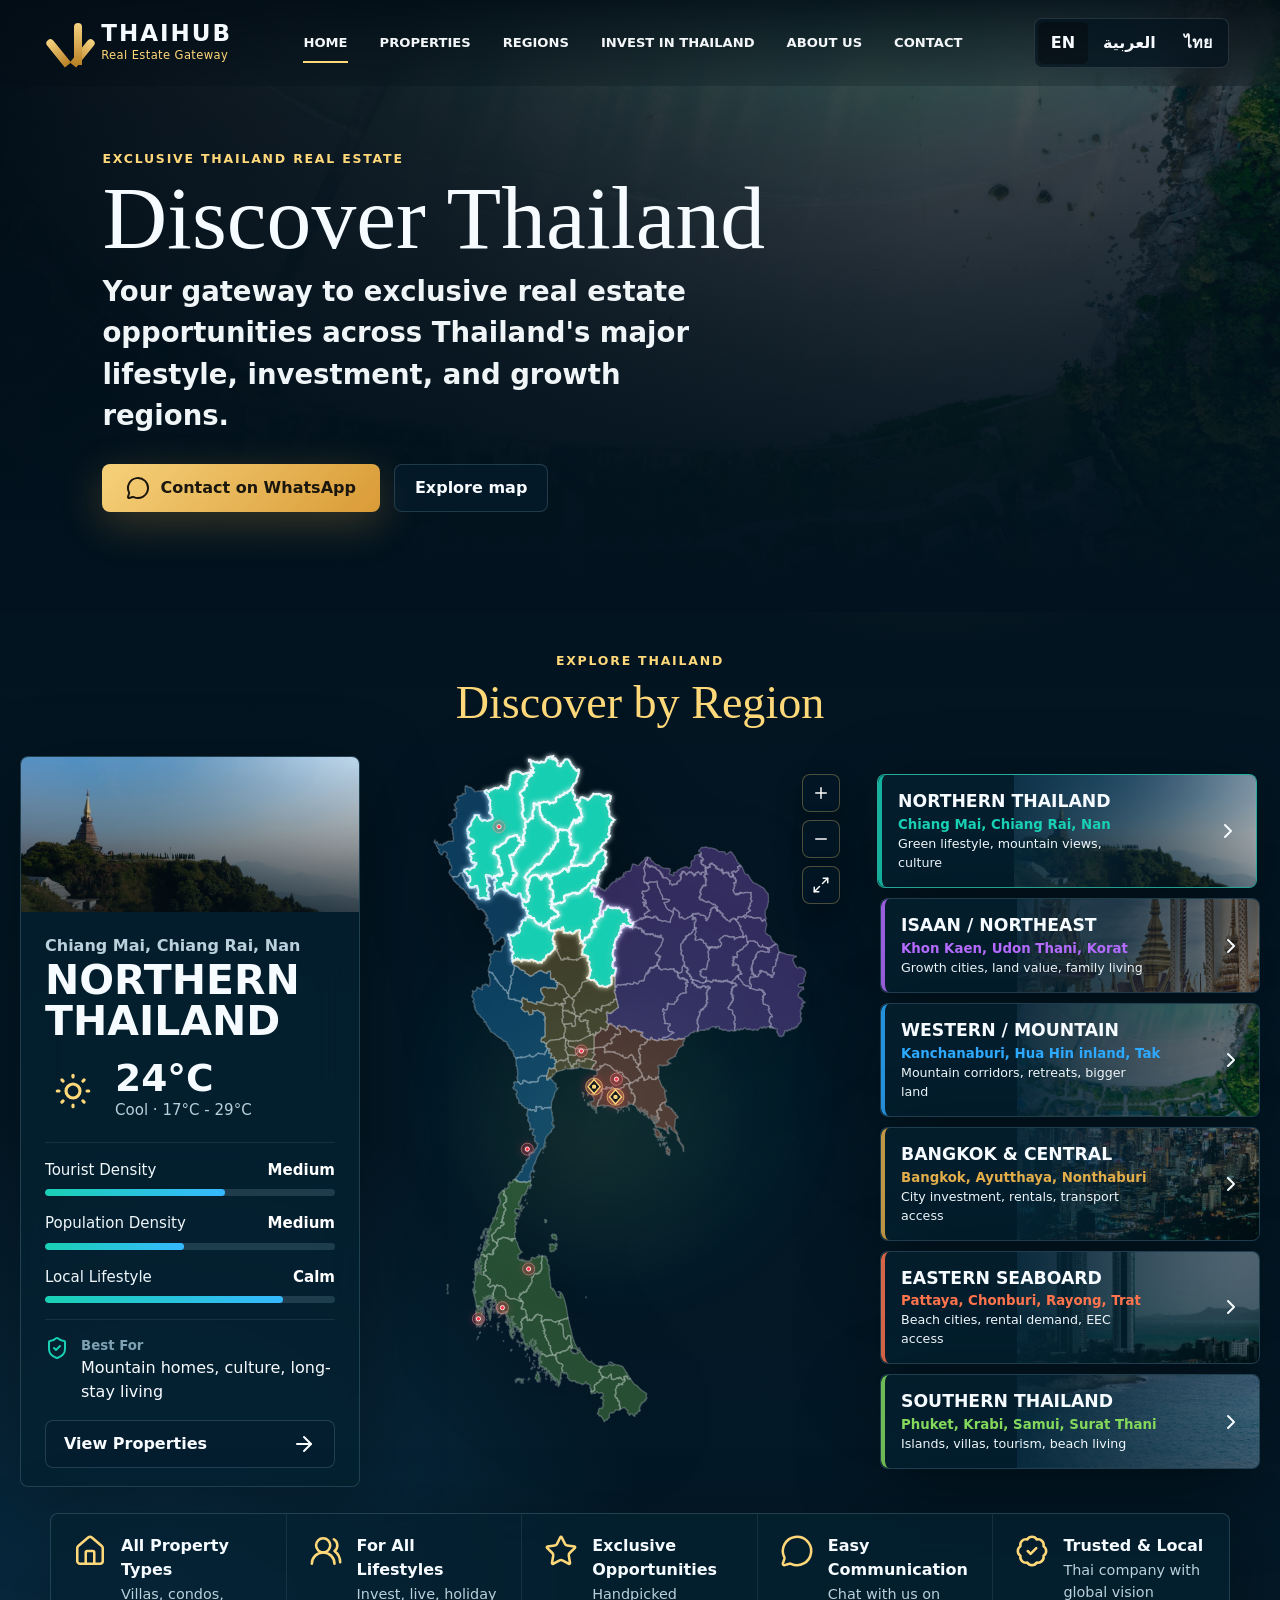
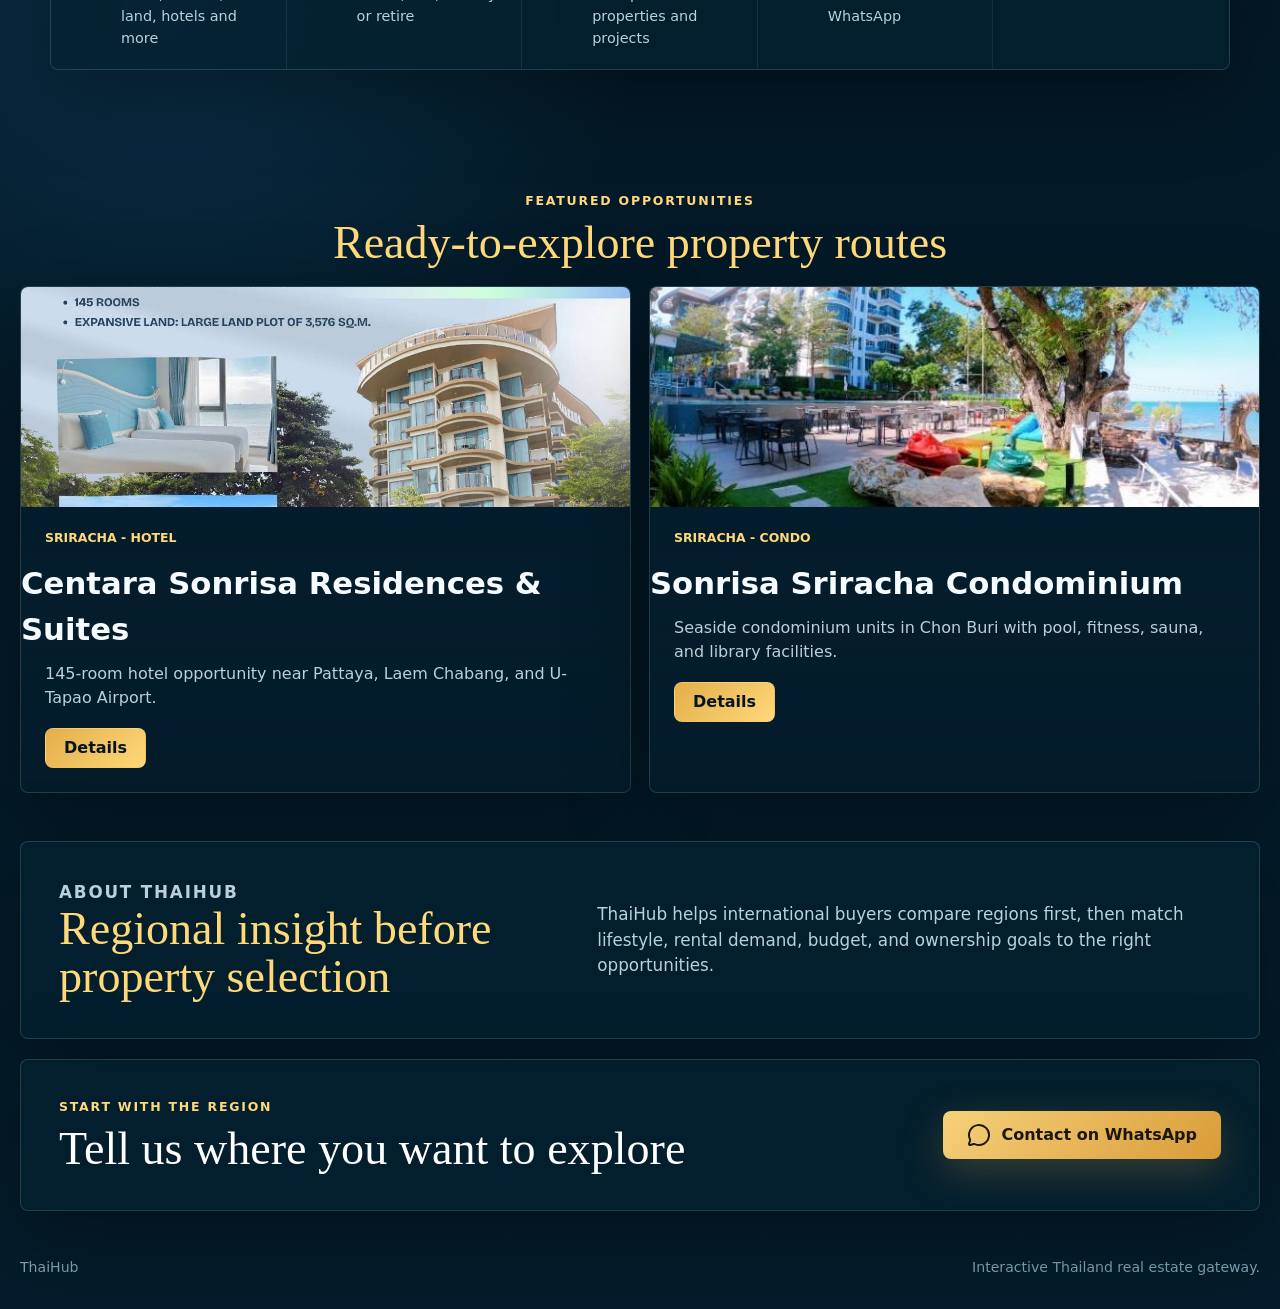
==== index.html @ f7728a16 "Initial website with map files" ====
<!doctype html>
<html lang="en" dir="ltr">
  <head>
    <meta charset="utf-8" />
    <meta name="viewport" content="width=device-width, initial-scale=1" />
    <title>ThaiHub | Real Estate Gateway</title>
    <meta
      name="description"
      content="Discover Thailand real estate opportunities by interactive region map."
    />
    <link
      rel="icon"
      href='data:image/svg+xml,<svg xmlns="http://www.w3.org/2000/svg" viewBox="0 0 64 64"><rect width="64" height="64" rx="10" fill="%2302131f"/><path d="M16 45V24l16-13 16 13v21h-8V29L32 22l-8 7v16z" fill="%23e3ae4a"/></svg>'
    />
    <link rel="stylesheet" href="styles.css" />
  </head>
  <body>
    <header class="site-header" aria-label="Main navigation">
      <a class="brand" href="#home" aria-label="ThaiHub home">
        <span class="brand-mark" aria-hidden="true">
          <span></span><span></span><span></span>
        </span>
        <span>
          <strong>ThaiHub</strong>
          <small data-i18n="brandTag">Real Estate Gateway</small>
        </span>
      </a>

      <button class="menu-toggle" type="button" aria-expanded="false" aria-controls="main-nav">
        <i data-lucide="menu"></i>
        <span class="sr-only">Menu</span>
      </button>

      <nav id="main-nav" class="main-nav">
        <a href="#home" class="active" data-i18n="navHome">Home</a>
        <a href="#properties" data-i18n="navProperties">Properties</a>
        <a href="#regions" data-i18n="navRegions">Regions</a>
        <a href="#invest" data-i18n="navInvest">Invest in Thailand</a>
        <a href="#about" data-i18n="navAbout">About Us</a>
        <a href="#contact" data-i18n="navContact">Contact</a>
      </nav>

      <div class="language-switcher" aria-label="Language">
        <button type="button" class="active" data-lang="en">EN</button>
        <button type="button" data-lang="ar">العربية</button>
        <button type="button" data-lang="th">ไทย</button>
      </div>
    </header>

    <main>
      <section id="home" class="hero">
        <div class="hero-media" aria-hidden="true"></div>
        <div class="hero-content">
          <p class="eyebrow" data-i18n="heroKicker">Exclusive Thailand Real Estate</p>
          <h1 data-i18n="heroTitle">Discover Thailand</h1>
          <p class="hero-lead" data-i18n="heroLead">
            Your gateway to exclusive real estate opportunities across Bangkok, Phuket,
            Chiang Mai, Pattaya, Khon Kaen, and Surat Thani.
          </p>
          <div class="hero-actions">
            <a
              class="primary-action"
              href="https://wa.me/66644462456?text=Hello%20ThaiHub%2C%20I%20want%20to%20know%20more%20about%20Thailand%20real%20estate."
              target="_blank"
              rel="noreferrer"
            >
              <i data-lucide="message-circle"></i>
              <span data-i18n="whatsapp">Contact on WhatsApp</span>
            </a>
            <a class="secondary-action" href="#regions" data-i18n="exploreMap">Explore map</a>
          </div>
        </div>
      </section>

      <section id="regions" class="region-section" aria-labelledby="region-heading">
        <div class="section-heading">
          <p class="eyebrow" data-i18n="regionKicker">Explore Thailand</p>
          <h2 id="region-heading" data-i18n="regionTitle">Discover by Region</h2>
        </div>

        <div class="region-grid">
          <article class="spotlight-card" aria-live="polite">
            <div class="spotlight-image"></div>
            <div class="spotlight-body">
              <div>
                <p class="region-type" id="active-area">Southwest (Andaman)</p>
                <h3 id="active-name">Phuket</h3>
              </div>

              <div class="weather-row">
                <span class="weather-icon" aria-hidden="true">
                  <i data-lucide="sun-medium"></i>
                </span>
                <div>
                  <strong id="active-temp">31°C</strong>
                  <span id="active-weather">Sunny · 25°C - 33°C</span>
                </div>
              </div>

              <div class="metric-stack" aria-label="Region metrics">
                <div class="metric">
                  <div class="metric-label">
                    <span data-i18n="touristDensity">Tourist Density</span>
                    <strong id="tourist-label">High</strong>
                  </div>
                  <span class="meter"><span id="tourist-meter"></span></span>
                </div>
                <div class="metric">
                  <div class="metric-label">
                    <span data-i18n="populationDensity">Population Density</span>
                    <strong id="population-label">Medium</strong>
                  </div>
                  <span class="meter"><span id="population-meter"></span></span>
                </div>
                <div class="metric">
                  <div class="metric-label">
                    <span data-i18n="localLifestyle">Local Lifestyle</span>
                    <strong id="lifestyle-label">Relaxed</strong>
                  </div>
                  <span class="meter"><span id="lifestyle-meter"></span></span>
                </div>
              </div>

              <div class="best-for">
                <span class="best-icon" aria-hidden="true"><i data-lucide="shield-check"></i></span>
                <div>
                  <small data-i18n="bestFor">Best For</small>
                  <p id="active-best">Beach life, luxury, investment</p>
                </div>
              </div>

              <a class="card-action" href="#properties">
                <span data-i18n="viewProperties">View Properties</span>
                <i data-lucide="arrow-right"></i>
              </a>
            </div>
          </article>

          <div
            id="gadm-map-host"
            class="map-panel"
            data-map-src="assets/thailand-6-regions-gadm-provinces.svg"
            aria-label="Interactive Thailand province map"
          >
            <object
              id="gadm-map-object"
              class="thai-gadm-map"
              type="image/svg+xml"
              data="assets/thailand-6-regions-gadm-provinces.svg"
              aria-label="Interactive Thailand GADM province map grouped into six regions"
            >
              <a href="assets/thailand-6-regions-gadm-provinces.svg">Open Thailand map</a>
            </object>
          </div>

          <aside class="region-list" aria-label="Thailand regions">
            <button class="region-button active" type="button" data-region="northern-thailand">
              <span class="region-button-copy">
                <strong>Northern Thailand</strong>
                <small>Chiang Mai, Chiang Rai, Nan</small>
                <em>Mountain homes, culture, green lifestyle</em>
              </span>
              <i data-lucide="chevron-right"></i>
            </button>
            <button class="region-button" type="button" data-region="isaan-northeast">
              <span class="region-button-copy">
                <strong>Isaan / Northeast</strong>
                <small>Khon Kaen, Udon Thani</small>
                <em>Land, family homes, growth cities</em>
              </span>
              <i data-lucide="chevron-right"></i>
            </button>
            <button class="region-button" type="button" data-region="western-mountain">
              <span class="region-button-copy">
                <strong>Western / Mountain</strong>
                <small>Kanchanaburi, Hua Hin inland</small>
                <em>Nature retreats, larger land, quiet living</em>
              </span>
              <i data-lucide="chevron-right"></i>
            </button>
            <button class="region-button" type="button" data-region="bangkok-central">
              <span class="region-button-copy">
                <strong>Bangkok & Central</strong>
                <small>Bangkok, Ayutthaya, Nonthaburi</small>
                <em>Condos, rentals, business access</em>
              </span>
              <i data-lucide="chevron-right"></i>
            </button>
            <button class="region-button" type="button" data-region="eastern-seaboard">
              <span class="region-button-copy">
                <strong>Eastern Seaboard</strong>
                <small>Pattaya, Chonburi, Rayong</small>
                <em>Beach city, rentals, industrial corridor</em>
              </span>
              <i data-lucide="chevron-right"></i>
            </button>
            <button class="region-button" type="button" data-region="southern-thailand">
              <span class="region-button-copy">
                <strong>Southern Thailand</strong>
                <small>Phuket, Krabi, Samui, Surat Thani</small>
                <em>Villas, tourism rentals, island lifestyle</em>
              </span>
              <i data-lucide="chevron-right"></i>
            </button>
          </aside>
        </div>

        <div class="benefit-strip" id="invest">
          <div>
            <i data-lucide="home"></i>
            <p><strong data-i18n="benefitTypesTitle">All Property Types</strong><span data-i18n="benefitTypesText">Villas, condos, land, hotels and more</span></p>
          </div>
          <div>
            <i data-lucide="users-round"></i>
            <p><strong data-i18n="benefitLifestyleTitle">For All Lifestyles</strong><span data-i18n="benefitLifestyleText">Invest, live, holiday or retire</span></p>
          </div>
          <div>
            <i data-lucide="star"></i>
            <p><strong data-i18n="benefitExclusiveTitle">Exclusive Opportunities</strong><span data-i18n="benefitExclusiveText">Handpicked properties and projects</span></p>
          </div>
          <div>
            <i data-lucide="message-circle"></i>
            <p><strong data-i18n="benefitWhatsappTitle">Easy Communication</strong><span data-i18n="benefitWhatsappText">Chat with us on WhatsApp</span></p>
          </div>
          <div>
            <i data-lucide="badge-check"></i>
            <p><strong data-i18n="benefitTrustTitle">Trusted & Local</strong><span data-i18n="benefitTrustText">Thai company with global vision</span></p>
          </div>
        </div>
      </section>

      <section id="properties" class="properties-section" aria-labelledby="properties-heading">
        <div class="section-heading compact">
          <p class="eyebrow" data-i18n="propertyKicker">Featured Opportunities</p>
          <h2 id="properties-heading" data-i18n="propertyTitle">Ready-to-explore property routes</h2>
        </div>
        <div class="property-grid">
          <article class="property-card project-property-card">
            <img src="assets/projects/centara-p1-1.jpg" alt="Centara Sonrisa Residences and Suites Sriracha">
            <span>Sriracha - Hotel</span>
            <h3>Centara Sonrisa Residences & Suites</h3>
            <p>145-room hotel opportunity near Pattaya, Laem Chabang, and U-Tapao Airport.</p>
            <a class="property-card-link" href="property-centara-sonrisa.html">Details</a>
          </article>
          <article class="property-card project-property-card">
            <img src="assets/projects/sonrisa-p1-1.jpg" alt="Sonrisa Sriracha Condominium">
            <span>Sriracha - Condo</span>
            <h3>Sonrisa Sriracha Condominium</h3>
            <p>Seaside condominium units in Chon Buri with pool, fitness, sauna, and library facilities.</p>
            <a class="property-card-link" href="property-sonrisa-sriracha.html">Details</a>
          </article>
        </div>
      </section>

      <section id="about" class="about-section" aria-labelledby="about-heading">
        <div>
          <p class="eyebrow" data-i18n="aboutKicker">About ThaiHub</p>
          <h2 id="about-heading" data-i18n="aboutTitle">Regional insight before property selection</h2>
        </div>
        <p data-i18n="aboutText">
          ThaiHub helps international buyers compare regions first, then match lifestyle,
          rental demand, budget, and ownership goals to the right opportunities.
        </p>
      </section>

      <section id="contact" class="contact-section" aria-label="Contact">
        <div>
          <p class="eyebrow" data-i18n="contactKicker">Start with the region</p>
          <h2 data-i18n="contactTitle">Tell us where you want to explore</h2>
        </div>
        <a
          class="primary-action"
          href="https://wa.me/66644462456?text=Hello%20ThaiHub%2C%20I%20want%20to%20explore%20Thailand%20regions."
          target="_blank"
          rel="noreferrer"
        >
          <i data-lucide="message-circle"></i>
          <span data-i18n="whatsapp">Contact on WhatsApp</span>
        </a>
      </section>
    </main>

    <footer class="site-footer">
      <span>ThaiHub</span>
      <span data-i18n="footerText">Interactive Thailand real estate gateway.</span>
    </footer>

    <script src="assets/lucide.min.js"></script>
    <script src="script.js"></script>
  </body>
</html>
---- styles.css ----
:root {
  color-scheme: dark;
  --bg: #02131f;
  --bg-2: #041d2c;
  --panel: rgba(5, 32, 48, 0.78);
  --panel-strong: rgba(7, 41, 60, 0.92);
  --line: rgba(166, 214, 235, 0.18);
  --line-bright: rgba(232, 190, 102, 0.5);
  --text: #f5fbff;
  --muted: #bad0db;
  --soft: #7ea2b4;
  --gold: #e3ae4a;
  --gold-2: #ffd879;
  --teal: #19d0b4;
  --cyan: #36b9ff;
  --blue: #2da9ff;
  --violet: #b56cff;
  --orange: #ff744d;
  --green: #84d95c;
  --radius: 8px;
  --shadow: 0 24px 80px rgba(0, 0, 0, 0.34);
  --hero-image: url("assets/hero.jpg");
  --phuket-image: url("assets/phuket.jpg");
  --bangkok-image: url("assets/bangkok.jpg");
  --chiang-mai-image: url("assets/chiang-mai.jpg");
  --pattaya-image: url("assets/pattaya.jpg");
  --khon-kaen-image: url("assets/khon-kaen.jpg");
  --surat-thani-image: url("assets/surat-thani.jpg");
  --active-image: var(--chiang-mai-image);
  --active-color: var(--teal);
}

* {
  box-sizing: border-box;
}

html {
  scroll-behavior: smooth;
}

body {
  margin: 0;
  min-width: 320px;
  overflow-x: hidden;
  background:
    radial-gradient(circle at 73% 8%, rgba(232, 174, 83, 0.17), transparent 26rem),
    radial-gradient(circle at 13% 54%, rgba(45, 169, 255, 0.16), transparent 30rem),
    linear-gradient(180deg, #020f19 0%, #031724 35%, #041c2b 100%);
  color: var(--text);
  font-family:
    Inter, ui-sans-serif, system-ui, -apple-system, BlinkMacSystemFont, "Segoe UI",
    sans-serif;
  line-height: 1.5;
}

body.nav-open {
  overflow: hidden;
}

a {
  color: inherit;
  text-decoration: none;
}

button,
a {
  -webkit-tap-highlight-color: transparent;
}

button {
  color: inherit;
  font: inherit;
}

img,
svg {
  display: block;
}

.container {
  width: min(100% - 40px, 1450px);
  margin-inline: auto;
}

.sr-only {
  position: absolute;
  width: 1px;
  height: 1px;
  padding: 0;
  margin: -1px;
  overflow: hidden;
  clip: rect(0, 0, 0, 0);
  white-space: nowrap;
  border: 0;
}

.site-header {
  position: fixed;
  inset: 0 0 auto;
  z-index: 20;
  display: grid;
  grid-template-columns: auto 1fr auto;
  align-items: center;
  gap: 28px;
  padding: 18px clamp(18px, 4vw, 58px);
  background: linear-gradient(180deg, rgba(2, 13, 22, 0.86), rgba(2, 13, 22, 0.22));
  backdrop-filter: blur(18px);
}

.brand {
  display: inline-flex;
  align-items: center;
  gap: 12px;
  min-width: max-content;
  letter-spacing: 0;
}

.brand strong {
  display: block;
  font-size: clamp(1.16rem, 1.8vw, 1.46rem);
  line-height: 1;
  text-transform: uppercase;
  letter-spacing: 2px;
}

.brand small {
  display: block;
  margin-top: 2px;
  color: var(--gold-2);
  font-size: 0.72rem;
  letter-spacing: 0.4px;
}

.brand-mark {
  position: relative;
  width: 38px;
  height: 44px;
  flex: 0 0 38px;
}

.brand-mark span {
  position: absolute;
  inset: auto 0 0;
  margin: auto;
  width: 8px;
  border-radius: 999px 999px 2px 2px;
  background: linear-gradient(180deg, #f7d482, #b98125);
  transform-origin: bottom center;
}

.brand-mark span:nth-child(1) {
  left: 5px;
  height: 32px;
  transform: rotate(39deg);
}

.brand-mark span:nth-child(2) {
  left: 15px;
  height: 42px;
}

.brand-mark span:nth-child(3) {
  right: 5px;
  height: 32px;
  transform: rotate(-39deg);
}

.main-nav {
  justify-self: center;
  display: flex;
  align-items: center;
  justify-content: center;
  gap: clamp(16px, 2.5vw, 40px);
  color: #f4f7f9;
  font-size: 0.82rem;
  font-weight: 800;
  text-transform: uppercase;
}

.main-nav a {
  position: relative;
  padding: 10px 0;
}

.main-nav a::after {
  content: "";
  position: absolute;
  left: 0;
  right: 0;
  bottom: 0;
  height: 2px;
  transform: scaleX(0);
  transform-origin: center;
  background: var(--gold-2);
  transition: transform 180ms ease;
}

.main-nav a:hover::after,
.main-nav a.active::after {
  transform: scaleX(1);
}

.language-switcher {
  display: inline-flex;
  align-items: center;
  gap: 2px;
  padding: 3px;
  border: 1px solid rgba(255, 255, 255, 0.12);
  border-radius: 8px;
  background: rgba(3, 18, 29, 0.66);
}

.language-switcher button {
  border: 0;
  border-radius: 6px;
  background: transparent;
  padding: 9px 13px;
  cursor: pointer;
  color: #f7fbff;
  font-weight: 800;
}

.language-switcher button.active {
  background: rgba(0, 0, 0, 0.34);
}

.menu-toggle {
  display: none;
  width: 42px;
  height: 42px;
  place-items: center;
  border: 1px solid var(--line);
  border-radius: 8px;
  background: rgba(2, 20, 33, 0.7);
  cursor: pointer;
}

.hero {
  position: relative;
  min-height: 68vh;
  padding: clamp(112px, 14vw, 145px) clamp(20px, 8vw, 128px) clamp(58px, 8vw, 95px);
  display: flex;
  align-items: center;
  isolation: isolate;
  overflow: hidden;
}

.hero-media {
  position: absolute;
  inset: 0;
  z-index: -2;
  background-image: var(--hero-image);
  background-size: cover;
  background-position: center;
  transform: scale(1.02);
}

.hero::before,
.hero::after {
  content: "";
  position: absolute;
  inset: 0;
  z-index: -1;
  pointer-events: none;
}

.hero::before {
  background:
    linear-gradient(90deg, rgba(1, 12, 21, 0.96) 0%, rgba(2, 14, 23, 0.74) 35%, rgba(3, 17, 29, 0.2) 72%),
    linear-gradient(180deg, rgba(2, 13, 22, 0.48), rgba(2, 13, 22, 0.9));
}

.hero::after {
  background: linear-gradient(180deg, transparent 0%, var(--bg) 100%);
}

.hero-content {
  max-width: 690px;
}

.eyebrow {
  margin: 0 0 8px;
  color: var(--gold-2);
  font-size: 0.78rem;
  font-weight: 900;
  letter-spacing: 1.8px;
  text-transform: uppercase;
}

h1,
h2,
h3,
p {
  margin-top: 0;
}

h1 {
  margin-bottom: 12px;
  font-family: Georgia, "Times New Roman", serif;
  font-size: clamp(3.2rem, 7vw, 6.8rem);
  line-height: 0.92;
  font-weight: 500;
}

.hero-lead {
  max-width: 610px;
  margin-bottom: 28px;
  color: #f0f5f7;
  font-size: clamp(1.16rem, 2.2vw, 1.72rem);
  font-weight: 760;
}

.hero-actions,
.contact-section {
  display: flex;
  align-items: center;
  gap: 14px;
  flex-wrap: wrap;
}

.primary-action,
.secondary-action,
.card-action {
  min-height: 48px;
  display: inline-flex;
  align-items: center;
  justify-content: center;
  gap: 10px;
  border-radius: 8px;
  font-weight: 900;
  transition:
    transform 180ms ease,
    border-color 180ms ease,
    background 180ms ease;
}

.primary-action {
  padding: 0 24px;
  color: #1b170e;
  background: linear-gradient(135deg, #f6d17a, #d99b37);
  box-shadow: 0 12px 40px rgba(225, 164, 62, 0.25);
}

.secondary-action,
.card-action {
  border: 1px solid var(--line);
  background: rgba(5, 30, 47, 0.62);
  color: #f8fcff;
}

.secondary-action {
  padding: 0 20px;
}

.primary-action:hover,
.secondary-action:hover,
.card-action:hover {
  transform: translateY(-2px);
}

.region-section,
.properties-section,
.about-section,
.contact-section {
  width: min(100% - 40px, 1450px);
  margin-inline: auto;
  scroll-margin-top: 112px;
}

.region-section {
  position: relative;
  padding: 40px 0 60px;
}

.section-heading {
  position: relative;
  z-index: 5;
  text-align: center;
  margin-bottom: 30px;
}

.section-heading h2,
.properties-section h2,
.about-section h2,
.contact-section h2 {
  margin-bottom: 0;
  color: var(--gold-2);
  font-family: Georgia, "Times New Roman", serif;
  font-size: clamp(2rem, 3.6vw, 3.25rem);
  line-height: 1.03;
  font-weight: 500;
}

.section-heading.compact {
  margin-bottom: 20px;
}

.region-grid {
  display: grid;
  grid-template-columns: minmax(275px, 340px) minmax(390px, 1fr) minmax(300px, 380px);
  gap: 22px;
  align-items: center;
}

.spotlight-card,
.region-button,
.benefit-strip,
.property-card,
.about-section,
.contact-section {
  border: 1px solid var(--line);
  background: var(--panel);
  box-shadow: var(--shadow);
  backdrop-filter: blur(22px);
}

.spotlight-card {
  overflow: hidden;
  border-radius: var(--radius);
}

.spotlight-image {
  min-height: 155px;
  background:
    linear-gradient(180deg, rgba(2, 14, 23, 0.04), rgba(2, 14, 23, 0.7)),
    var(--active-image);
  background-size: cover;
  background-position: center;
}

.spotlight-body {
  padding: 22px 24px 18px;
}

.region-type {
  margin-bottom: 2px;
  color: var(--muted);
  font-weight: 700;
}

.spotlight-card h3 {
  margin-bottom: 18px;
  font-size: clamp(2.1rem, 3.2vw, 2.75rem);
  line-height: 1;
  text-transform: uppercase;
}

.weather-row {
  display: flex;
  align-items: center;
  gap: 14px;
  margin-bottom: 20px;
}

.weather-icon {
  width: 56px;
  height: 56px;
  display: grid;
  place-items: center;
  color: var(--gold-2);
}

.weather-icon svg {
  width: 42px;
  height: 42px;
  stroke-width: 1.8;
}

.weather-row strong {
  display: block;
  font-size: 2.35rem;
  line-height: 1;
}

.weather-row span:not(.weather-icon) {
  color: var(--muted);
  font-size: 0.94rem;
}

.metric-stack {
  display: grid;
  gap: 16px;
  padding: 16px 0;
  border-top: 1px solid rgba(255, 255, 255, 0.08);
  border-bottom: 1px solid rgba(255, 255, 255, 0.08);
}

.metric-label {
  display: flex;
  justify-content: space-between;
  gap: 12px;
  margin-bottom: 8px;
  color: #eff7fb;
  font-size: 0.94rem;
}

.metric-label strong {
  color: #fff;
}

.meter {
  display: block;
  height: 7px;
  overflow: hidden;
  border-radius: 999px;
  background: rgba(126, 162, 180, 0.22);
}

.meter span {
  display: block;
  height: 100%;
  width: 50%;
  border-radius: inherit;
  background: linear-gradient(90deg, var(--active-color), var(--cyan));
  transition: width 220ms ease;
}

.best-for {
  display: flex;
  gap: 12px;
  align-items: flex-start;
  padding: 16px 0;
}

.best-icon {
  color: var(--active-color);
}

.best-for small {
  display: block;
  color: var(--soft);
  font-weight: 800;
}

.best-for p {
  margin-bottom: 0;
  color: #f8fbff;
}

.card-action {
  width: 100%;
  justify-content: space-between;
  padding: 0 18px;
}

.map-panel {
  position: relative;
  min-height: 620px;
  display: grid;
  place-items: center;
  align-self: start;
  isolation: isolate;
  touch-action: pan-y;
}

.map-panel::before {
  content: "";
  position: absolute;
  inset: 2% 4% 0;
  border-radius: 48%;
  background:
    radial-gradient(circle, rgba(23, 204, 184, 0.1), transparent 58%),
    radial-gradient(circle at 45% 56%, rgba(218, 164, 65, 0.08), transparent 36%);
  filter: blur(2px);
}

.thai-map {
  position: relative;
  z-index: 1;
  width: min(100%, 720px);
  height: auto;
  overflow: visible;
}

.thai-gadm-map {
  position: relative;
  z-index: 2;
  width: min(100%, 520px);
  height: min(74vh, 700px);
  min-height: 560px;
  border: 0;
  filter: drop-shadow(0 24px 45px rgba(0, 0, 0, 0.34));
  will-change: transform;
}

.thai-gadm-inline-map {
  overflow: visible;
  background: transparent;
}

.map-zoom-controls {
  position: absolute;
  top: 18px;
  right: 18px;
  z-index: 7;
  display: grid;
  gap: 8px;
}

.map-zoom-controls button {
  width: 38px;
  height: 38px;
  display: grid;
  place-items: center;
  border: 1px solid rgba(255, 216, 121, 0.3);
  border-radius: 8px;
  color: #fff;
  background: rgba(3, 24, 38, 0.82);
  box-shadow: 0 12px 28px rgba(0, 0, 0, 0.28);
  cursor: pointer;
  transition:
    transform 160ms ease,
    border-color 160ms ease,
    background 160ms ease;
}

.map-zoom-controls button:hover,
.map-zoom-controls button:focus-visible {
  transform: translateY(-1px);
  border-color: rgba(255, 216, 121, 0.68);
  background: rgba(8, 42, 62, 0.94);
}

.map-zoom-controls svg {
  width: 18px;
  height: 18px;
}

.city-marker-layer,
.property-marker-layer {
  pointer-events: auto;
}

.province-label-layer {
  pointer-events: none;
}

.province-label {
  fill: rgba(246, 252, 255, 0.78);
  stroke: rgba(2, 19, 31, 0.66);
  paint-order: stroke;
  font-weight: 800;
  letter-spacing: 0;
  text-anchor: middle;
  vector-effect: non-scaling-stroke;
  opacity: 0.86;
}

.city-marker,
.property-marker {
  cursor: pointer;
}

.city-marker {
  filter: drop-shadow(0 0 8px rgba(255, 70, 82, 0.64));
}

.city-marker-halo {
  fill: rgba(255, 56, 72, 0.16);
  stroke: rgba(255, 174, 174, 0.5);
  stroke-width: 2;
}

.city-marker-dot {
  fill: #ff3548;
  stroke: #fff0f1;
  stroke-width: 2;
}

.property-marker {
  filter: drop-shadow(0 0 10px rgba(255, 56, 72, 0.82));
}

.property-marker.focused {
  filter: drop-shadow(0 0 16px rgba(255, 216, 121, 0.95));
}

.property-marker.focused .property-marker-diamond {
  stroke: #fff3c5;
  stroke-width: 4;
}

.property-marker-halo {
  fill: rgba(255, 216, 121, 0.18);
  stroke: rgba(255, 216, 121, 0.68);
  stroke-width: 2;
  transform-box: fill-box;
  transform-origin: center;
  animation: propertyPulse 1.9s ease-in-out infinite;
}

.property-marker-diamond {
  fill: rgba(2, 19, 31, 0.88);
  stroke: #ffd879;
  stroke-width: 3;
}

.property-marker-dot {
  fill: #ffd879;
  stroke: #08131c;
  stroke-width: 2.4;
}

.map-hover-card {
  position: absolute;
  z-index: 6;
  width: 232px;
  overflow: hidden;
  border: 1px solid rgba(255, 216, 121, 0.4);
  border-radius: 8px;
  background: rgba(3, 24, 38, 0.94);
  box-shadow: 0 20px 50px rgba(0, 0, 0, 0.36);
  opacity: 0;
  pointer-events: none;
  transform: translate(-50%, 12px) scale(0.96);
  transition:
    opacity 150ms ease,
    transform 150ms ease;
}

.map-hover-card.visible {
  opacity: 1;
  pointer-events: auto;
  transform: translate(-50%, 12px) scale(1);
}

.map-hover-card img {
  width: 100%;
  height: 96px;
  object-fit: cover;
  display: block;
}

.map-hover-card span,
.map-hover-card strong,
.map-hover-card small {
  display: block;
  padding-inline: 14px;
}

.map-hover-card span {
  padding-top: 11px;
  color: var(--gold-2);
  font-size: 0.72rem;
  font-weight: 900;
  text-transform: uppercase;
}

.map-hover-card strong {
  padding-top: 3px;
  color: #fff;
  font-size: 0.95rem;
  line-height: 1.2;
}

.map-hover-card small {
  padding-top: 5px;
  padding-bottom: 13px;
  color: var(--muted);
  font-size: 0.78rem;
  line-height: 1.35;
}

.tooltip-actions {
  display: flex;
  gap: 8px;
  padding: 0 14px 14px;
}

.tooltip-action {
  flex: 1;
  display: inline-flex;
  align-items: center;
  justify-content: center;
  min-height: 34px;
  border: 1px solid rgba(255, 216, 121, 0.35);
  border-radius: 8px;
  color: #061521;
  background: linear-gradient(135deg, var(--gold), var(--gold-2));
  font-size: 0.78rem;
  font-weight: 900;
  text-decoration: none;
}

.tooltip-action.whatsapp {
  color: #fff;
  border-color: rgba(37, 211, 102, 0.42);
  background: rgba(37, 211, 102, 0.2);
}

@keyframes propertyPulse {
  0%,
  100% {
    transform: scale(0.72);
    opacity: 0.35;
  }

  50% {
    transform: scale(1.16);
    opacity: 0.72;
  }
}

.sea-route {
  fill: none;
  stroke: url("#seaLine");
  stroke-width: 2;
  stroke-dasharray: 8 9;
}

.route-soft {
  opacity: 0.72;
}

.region-area {
  cursor: pointer;
  stroke: rgba(255, 255, 255, 0.58);
  stroke-width: 3;
  stroke-linejoin: round;
  filter: drop-shadow(0 16px 22px rgba(0, 0, 0, 0.32));
  opacity: 0.78;
  transition:
    opacity 180ms ease,
    filter 180ms ease,
    transform 180ms ease;
}

.region-area[data-region="chiang-mai"] {
  fill: rgba(25, 208, 180, 0.66);
}

.region-area[data-region="khon-kaen"] {
  fill: rgba(181, 108, 255, 0.62);
}

.region-area[data-region="bangkok"] {
  fill: rgba(227, 174, 74, 0.74);
}

.region-area[data-region="pattaya"] {
  fill: rgba(255, 116, 77, 0.72);
}

.region-area[data-region="surat-thani"] {
  fill: rgba(132, 217, 92, 0.66);
}

.region-area[data-region="phuket"] {
  fill: rgba(45, 169, 255, 0.7);
}

.region-area:hover,
.region-area.active,
.map-pin.active circle:first-child {
  opacity: 1;
  filter: url("#mapGlow");
}

.region-area.active {
  stroke: rgba(255, 255, 255, 0.9);
}

.map-is-zoomed .map-label .label-title {
  font-size: 10px;
  opacity: 0.78;
}

.map-is-zoomed .map-label .label-sub {
  font-size: 8px;
  opacity: 0.68;
}

.map-coastline {
  fill: none;
  pointer-events: none;
  stroke: rgba(249, 246, 230, 0.42);
  stroke-width: 1.3;
  stroke-dasharray: 3 7;
}

.map-pin {
  cursor: pointer;
}

.map-pin circle:first-child {
  fill: var(--pin, var(--teal));
  opacity: 0.86;
  transition:
    r 180ms ease,
    opacity 180ms ease;
}

.map-pin circle:nth-child(2) {
  fill: #fff;
}

.map-pin[data-region="chiang-mai"] {
  --pin: var(--teal);
}

.map-pin[data-region="khon-kaen"] {
  --pin: var(--violet);
}

.map-pin[data-region="bangkok"] {
  --pin: var(--gold);
}

.map-pin[data-region="pattaya"] {
  --pin: var(--orange);
}

.map-pin[data-region="surat-thani"] {
  --pin: var(--green);
}

.map-pin[data-region="phuket"] {
  --pin: var(--blue);
}

.map-pin.active circle:first-child {
  r: 19;
}

.map-label {
  cursor: pointer;
  fill: #fff;
}

.map-label path {
  fill: none;
  stroke: rgba(245, 248, 251, 0.25);
  stroke-dasharray: 4 5;
}

.label-title {
  font-size: 18px;
  font-weight: 900;
  letter-spacing: 0.5px;
}

.label-sub {
  fill: #d6e5eb;
  font-size: 14px;
}

.map-label.active .label-title {
  fill: var(--active-color);
}

.region-list {
  display: grid;
  gap: 10px;
}

.region-button {
  --card-image: var(--bangkok-image);
  position: relative;
  min-height: 86px;
  overflow: hidden;
  display: flex;
  align-items: center;
  justify-content: space-between;
  gap: 16px;
  border-radius: var(--radius);
  padding: 14px 16px 14px 20px;
  text-align: left;
  cursor: pointer;
}

.region-button::before {
  content: "";
  position: absolute;
  inset: 0 0 0 36%;
  background:
    linear-gradient(90deg, var(--panel-strong), rgba(3, 20, 32, 0.38)),
    var(--card-image);
  background-size: cover;
  background-position: center;
  opacity: 0.78;
  transition: opacity 180ms ease;
}

.region-button::after {
  content: "";
  position: absolute;
  inset: 0;
  border-radius: inherit;
  border-left: 4px solid var(--button-color, var(--gold));
  opacity: 0.84;
}

.region-button[data-region="bangkok"] {
  --card-image: var(--bangkok-image);
  --button-color: var(--gold);
}

.region-button[data-region="chiang-mai"] {
  --card-image: var(--chiang-mai-image);
  --button-color: var(--teal);
}

.region-button[data-region="pattaya"] {
  --card-image: var(--pattaya-image);
  --button-color: var(--orange);
}

.region-button[data-region="khon-kaen"] {
  --card-image: var(--khon-kaen-image);
  --button-color: var(--violet);
}

.region-button[data-region="surat-thani"] {
  --card-image: var(--surat-thani-image);
  --button-color: var(--green);
}

.region-button[data-region="phuket"] {
  --card-image: var(--phuket-image);
  --button-color: var(--blue);
}

.region-button[data-region="northern-thailand"] {
  --card-image: var(--chiang-mai-image);
  --button-color: var(--teal);
}

.region-button[data-region="isaan-northeast"] {
  --card-image: var(--khon-kaen-image);
  --button-color: var(--violet);
}

.region-button[data-region="western-mountain"] {
  --card-image: var(--hero-image);
  --button-color: var(--blue);
}

.region-button[data-region="bangkok-central"] {
  --card-image: var(--bangkok-image);
  --button-color: var(--gold);
}

.region-button[data-region="eastern-seaboard"] {
  --card-image: var(--pattaya-image);
  --button-color: var(--orange);
}

.region-button[data-region="southern-thailand"] {
  --card-image: var(--phuket-image);
  --button-color: var(--green);
}

.region-button:hover,
.region-button.active {
  border-color: color-mix(in srgb, var(--button-color) 70%, white 8%);
  transform: translateX(-3px);
}

.region-button:hover::before,
.region-button.active::before {
  opacity: 1;
}

.region-button-copy,
.region-button > svg {
  position: relative;
  z-index: 1;
}

.region-button strong,
.region-button small,
.region-button em {
  display: block;
}

.region-button strong {
  font-size: 1.08rem;
  text-transform: uppercase;
}

.region-button small {
  color: var(--button-color, var(--gold));
  font-weight: 900;
}

.region-button em {
  max-width: 250px;
  color: #eff7fb;
  font-size: 0.79rem;
  font-style: normal;
}

.benefit-strip {
  width: min(100%, 1180px);
  margin: 26px auto 0;
  display: grid;
  grid-template-columns: repeat(5, 1fr);
  border-radius: var(--radius);
  overflow: hidden;
}

.benefit-strip > div {
  display: flex;
  gap: 14px;
  padding: 20px 22px;
  border-right: 1px solid rgba(255, 255, 255, 0.08);
}

.benefit-strip > div:last-child {
  border-right: 0;
}

.benefit-strip svg {
  color: var(--gold-2);
  width: 34px;
  height: 34px;
  flex: 0 0 auto;
  stroke-width: 1.8;
}

.benefit-strip p {
  margin: 0;
}

.benefit-strip strong {
  display: block;
  margin-bottom: 2px;
}

.benefit-strip span {
  display: block;
  color: var(--muted);
  font-size: 0.9rem;
}

.properties-section {
  padding: 62px 0 48px;
}

.property-grid {
  display: grid;
  grid-template-columns: repeat(2, minmax(0, 1fr));
  gap: 18px;
}

.property-card {
  min-height: 210px;
  padding: 24px;
  border-radius: var(--radius);
  background:
    linear-gradient(180deg, rgba(4, 28, 43, 0.45), rgba(4, 28, 43, 0.94)),
    var(--panel);
}

.project-property-card {
  overflow: hidden;
  padding: 0;
}

.project-property-card img {
  display: block;
  width: 100%;
  height: 220px;
  object-fit: cover;
}

.project-property-card span,
.project-property-card h3,
.project-property-card p,
.project-property-card .property-card-link {
  margin-inline: 24px;
}

.property-card span {
  display: block;
  margin-top: 22px;
  color: var(--gold-2);
  font-weight: 900;
  text-transform: uppercase;
  font-size: 0.78rem;
}

.property-card h3 {
  margin: 12px 0 10px;
  font-size: clamp(1.35rem, 2.4vw, 2rem);
}

.property-card p {
  color: var(--muted);
  margin-bottom: 18px;
}

.property-card-link {
  display: inline-flex;
  align-items: center;
  justify-content: center;
  min-height: 40px;
  margin-bottom: 24px;
  padding: 0 18px;
  border: 1px solid rgba(255, 216, 121, 0.36);
  border-radius: 8px;
  color: #061521;
  background: linear-gradient(135deg, var(--gold), var(--gold-2));
  font-weight: 900;
  text-decoration: none;
}

.property-detail-page {
  min-height: 100vh;
  background:
    radial-gradient(circle at 16% 12%, rgba(212, 168, 83, 0.13), transparent 28%),
    linear-gradient(180deg, #061521, #02101a 62%, #020b12);
}

.detail-header {
  min-height: auto;
  padding-bottom: 0;
}

.detail-main {
  padding: 34px 0 70px;
}

.detail-hero {
  display: grid;
  grid-template-columns: minmax(0, 1.15fr) minmax(340px, 0.85fr);
  gap: 28px;
  align-items: stretch;
}

.detail-media {
  overflow: hidden;
  border: 1px solid var(--line);
  border-radius: var(--radius);
  background: rgba(4, 28, 43, 0.72);
}

.detail-media img {
  display: block;
  width: 100%;
  height: 100%;
  min-height: 500px;
  object-fit: cover;
}

.detail-panel {
  padding: clamp(24px, 4vw, 36px);
  border: 1px solid var(--line);
  border-radius: var(--radius);
  background: rgba(4, 28, 43, 0.76);
}

.detail-panel h1 {
  margin: 8px 0 12px;
  font-size: clamp(2rem, 4vw, 3.45rem);
}

.detail-panel p {
  color: var(--muted);
}

.detail-price {
  display: inline-flex;
  margin: 8px 0 18px;
  color: var(--gold-2);
  font-size: 1.2rem;
  font-weight: 900;
}

.detail-actions {
  display: flex;
  flex-wrap: wrap;
  gap: 12px;
  margin-top: 24px;
}

.detail-actions a {
  min-height: 44px;
  display: inline-flex;
  align-items: center;
  justify-content: center;
  padding: 0 20px;
  border-radius: 8px;
  text-decoration: none;
  font-weight: 900;
}

.detail-actions .primary {
  color: #061521;
  background: linear-gradient(135deg, var(--gold), var(--gold-2));
}

.detail-actions .secondary {
  color: #fff;
  border: 1px solid var(--line);
  background: rgba(255, 255, 255, 0.06);
}

.detail-grid {
  display: grid;
  grid-template-columns: repeat(3, minmax(0, 1fr));
  gap: 14px;
  margin: 28px 0;
}

.detail-spec {
  padding: 16px;
  border: 1px solid rgba(255, 255, 255, 0.08);
  border-radius: 8px;
  background: rgba(255, 255, 255, 0.04);
}

.detail-spec strong,
.detail-spec span {
  display: block;
}

.detail-spec strong {
  color: #fff;
  font-size: 1rem;
}

.detail-spec span {
  margin-top: 4px;
  color: var(--muted);
  font-size: 0.86rem;
}

.detail-section {
  margin-top: 34px;
  padding: clamp(24px, 4vw, 34px);
  border: 1px solid var(--line);
  border-radius: var(--radius);
  background: rgba(4, 28, 43, 0.55);
}

.detail-section h2 {
  margin: 0 0 18px;
}

.detail-list {
  display: grid;
  grid-template-columns: repeat(2, minmax(0, 1fr));
  gap: 12px;
  margin: 0;
  padding: 0;
  list-style: none;
}

.detail-list li {
  display: flex;
  align-items: center;
  gap: 10px;
  padding: 13px 14px;
  border: 1px solid rgba(255, 255, 255, 0.08);
  border-radius: 8px;
  color: var(--muted);
  background: rgba(255, 255, 255, 0.04);
}

.detail-list i {
  width: 19px;
  height: 19px;
  flex: 0 0 auto;
  color: var(--gold-2);
}

.detail-list strong {
  color: #fff;
}

.detail-gallery {
  display: grid;
  grid-template-columns: repeat(3, minmax(0, 1fr));
  gap: 14px;
}

.detail-gallery img {
  width: 100%;
  aspect-ratio: 4 / 3;
  object-fit: cover;
  border: 1px solid var(--line);
  border-radius: 8px;
}

.about-section,
.contact-section {
  margin-bottom: 20px;
  padding: clamp(24px, 4vw, 38px);
  border-radius: var(--radius);
}

.about-section {
  display: grid;
  grid-template-columns: 0.9fr 1.1fr;
  gap: 28px;
  align-items: center;
}

.about-section p {
  margin-bottom: 0;
  color: var(--muted);
  font-size: 1.05rem;
}

.contact-section {
  margin-bottom: 46px;
  justify-content: space-between;
}

.contact-section h2 {
  color: #fff;
}

.site-footer {
  width: min(100% - 40px, 1450px);
  margin: 0 auto 30px;
  display: flex;
  justify-content: space-between;
  gap: 18px;
  color: var(--soft);
  font-size: 0.88rem;
}

[dir="rtl"] .main-nav,
[dir="rtl"] .hero-content,
[dir="rtl"] .spotlight-card,
[dir="rtl"] .region-button,
[dir="rtl"] .about-section,
[dir="rtl"] .contact-section {
  text-align: right;
}

[dir="rtl"] .region-button::after {
  border-left: 0;
  border-right: 4px solid var(--button-color, var(--gold));
}

[dir="rtl"] .card-action svg,
[dir="rtl"] .region-button > svg {
  transform: rotate(180deg);
}

[dir="rtl"] .benefit-strip > div {
  border-right: 0;
  border-left: 1px solid rgba(255, 255, 255, 0.08);
}

@media (max-width: 1220px) {
  .site-header {
    grid-template-columns: auto auto 1fr;
  }

  .main-nav {
    grid-column: 1 / -1;
    width: 100%;
    justify-content: flex-start;
    overflow-x: auto;
    padding-bottom: 3px;
  }

  .language-switcher {
    justify-self: end;
  }

  .region-grid {
    grid-template-columns: minmax(270px, 340px) 1fr;
  }

  .map-panel {
    min-height: 570px;
  }

  .region-list {
    grid-column: 1 / -1;
    grid-template-columns: repeat(3, 1fr);
  }

  .benefit-strip {
    grid-template-columns: repeat(3, 1fr);
  }
}

@media (max-width: 860px) {
  .site-header {
    grid-template-columns: auto auto;
    gap: 12px;
    padding: 14px 16px;
  }

  .menu-toggle {
    display: grid;
    justify-self: end;
  }

  .language-switcher {
    grid-column: 1 / -1;
    justify-self: stretch;
    display: grid;
    grid-template-columns: repeat(3, 1fr);
  }

  .main-nav {
    position: fixed;
    inset: 86px 14px auto;
    display: none;
    padding: 16px;
    border: 1px solid var(--line);
    border-radius: var(--radius);
    background: rgba(2, 17, 28, 0.96);
    box-shadow: var(--shadow);
    flex-direction: column;
    align-items: stretch;
    overflow: visible;
  }

  body.nav-open .main-nav {
    display: flex;
  }

  .hero {
    min-height: 64vh;
    padding-top: 158px;
  }

  .hero-lead {
    font-size: 1.08rem;
  }

  .region-section,
  .properties-section,
  .about-section,
  .contact-section,
  .site-footer {
    width: min(100% - 28px, 1450px);
  }

  .region-grid,
  .property-grid,
  .about-section,
  .detail-hero,
  .detail-grid,
  .detail-list,
  .detail-gallery {
    grid-template-columns: 1fr;
  }

  .detail-media img {
    min-height: 320px;
  }

  .map-panel {
    order: -1;
    min-height: 520px;
  }

  .region-list {
    grid-template-columns: 1fr;
  }

  .thai-map {
    width: min(100%, 560px);
  }

  .thai-gadm-map {
    width: min(100%, 380px);
    height: 510px;
    min-height: 500px;
  }

  .map-hover-card {
    width: 196px;
  }

  .map-hover-card img {
    height: 82px;
  }

  .map-zoom-controls {
    top: 12px;
    right: 12px;
    gap: 6px;
  }

  .map-zoom-controls button {
    width: 34px;
    height: 34px;
  }

  .map-label {
    display: none;
  }

  .benefit-strip {
    grid-template-columns: 1fr;
  }

  .benefit-strip > div {
    border-right: 0;
    border-bottom: 1px solid rgba(255, 255, 255, 0.08);
  }

  .benefit-strip > div:last-child {
    border-bottom: 0;
  }

  .site-footer {
    flex-direction: column;
  }
}

@media (max-width: 540px) {
  .hero-actions,
  .contact-section {
    align-items: stretch;
    flex-direction: column;
  }

  .primary-action,
  .secondary-action {
    width: 100%;
  }

  .spotlight-body {
    padding: 18px;
  }

  .weather-row strong {
    font-size: 2rem;
  }

  .region-button {
    min-height: 104px;
  }

  .region-button::before {
    left: 24%;
  }

  .region-button em {
    max-width: 220px;
  }
}
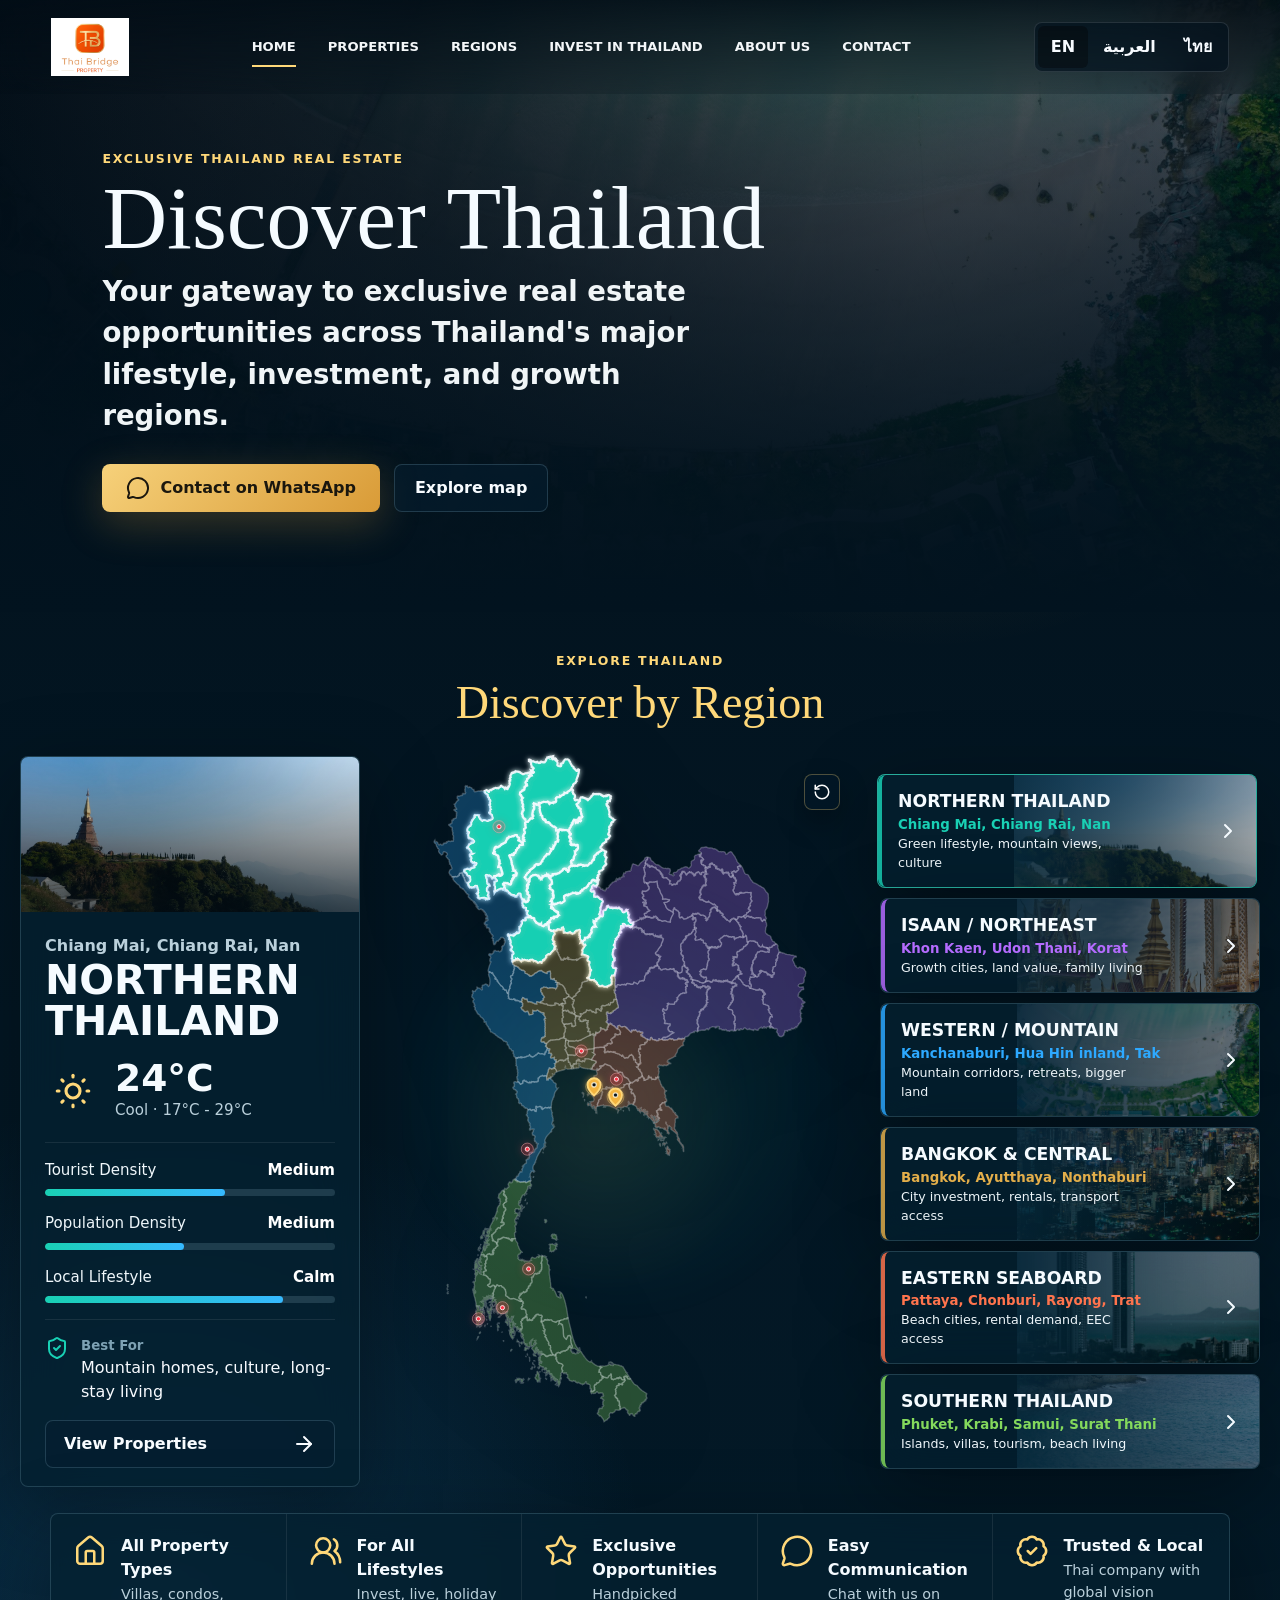
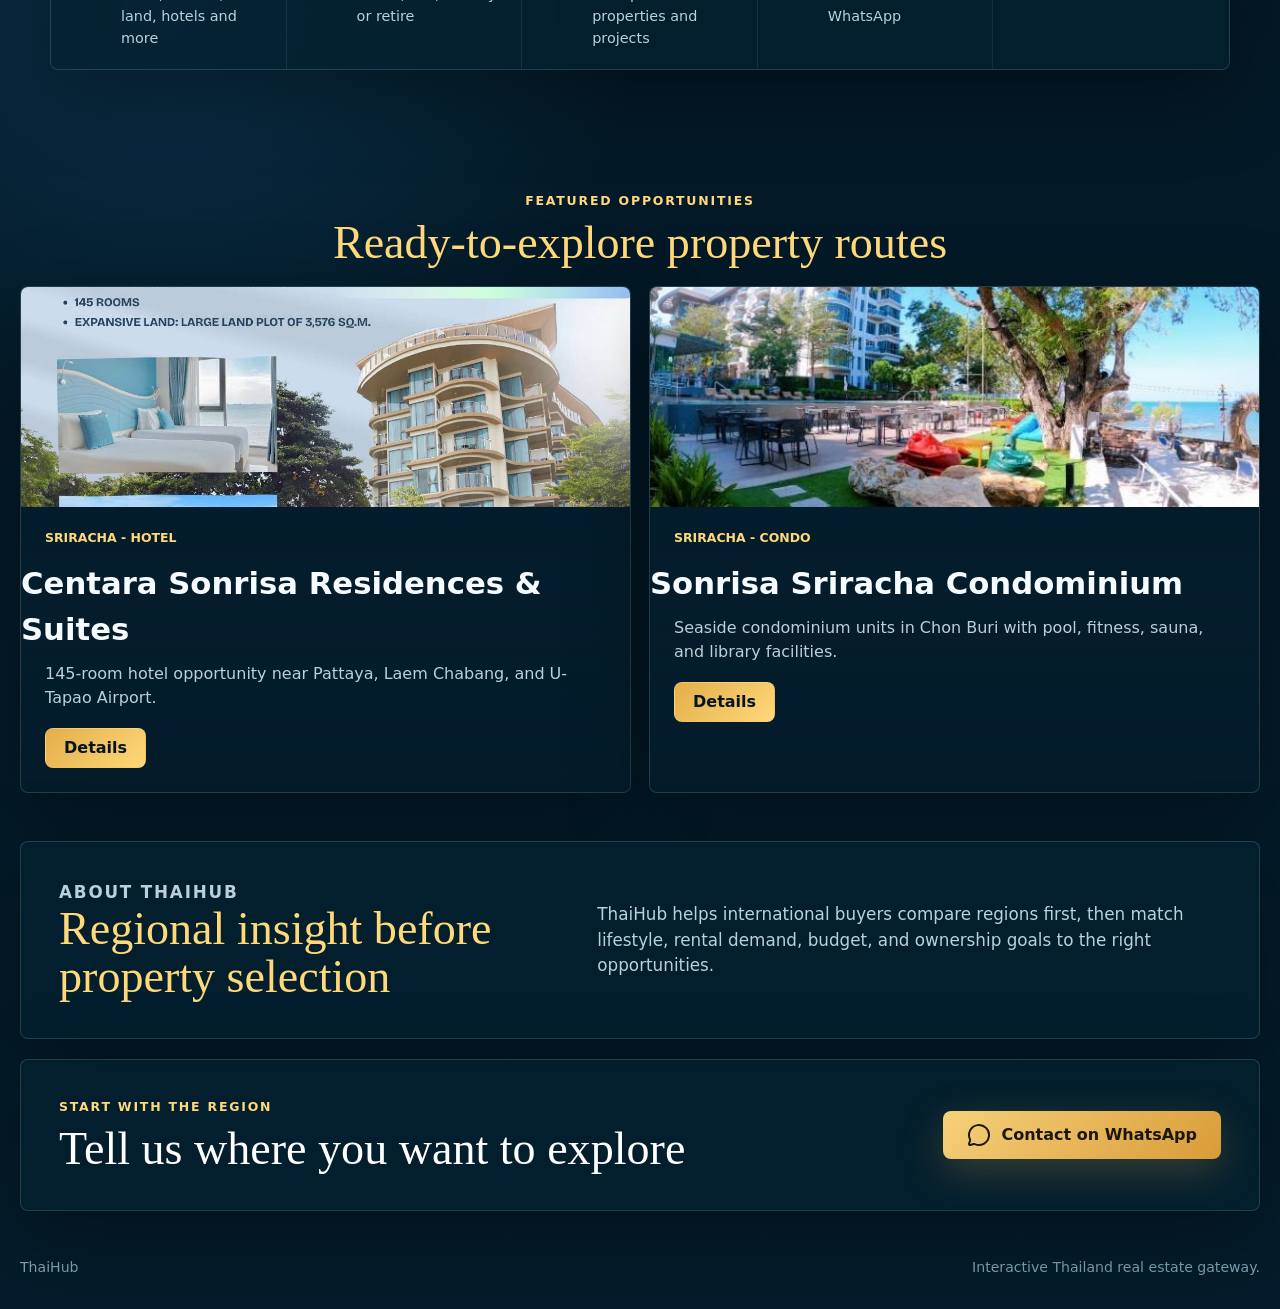
==== commit a0e021eb: "Update website" ====
--- a/index.html
+++ b/index.html
@@ -17,13 +17,8 @@
   <body>
     <header class="site-header" aria-label="Main navigation">
       <a class="brand" href="#home" aria-label="ThaiHub home">
-        <span class="brand-mark" aria-hidden="true">
-          <span></span><span></span><span></span>
-        </span>
-        <span>
-          <strong>ThaiHub</strong>
-          <small data-i18n="brandTag">Real Estate Gateway</small>
-        </span>
+        <img class="brand-logo brand-logo-main" src="assets/logo-main.png" alt="Thai Bridge Property">
+        <img class="brand-logo brand-logo-icon" src="assets/logo-icon.png" alt="" aria-hidden="true">
       </a>
 
       <button class="menu-toggle" type="button" aria-expanded="false" aria-controls="main-nav">
--- a/styles.css
+++ b/styles.css
@@ -110,9 +110,27 @@
 .brand {
   display: inline-flex;
   align-items: center;
-  gap: 12px;
+  gap: 10px;
   min-width: max-content;
   letter-spacing: 0;
+}
+
+.brand-logo {
+  display: block;
+  width: auto;
+  object-fit: contain;
+  image-rendering: auto;
+}
+
+.brand-logo-main {
+  height: 58px;
+  max-width: 230px;
+}
+
+.brand-logo-icon {
+  display: none;
+  height: 44px;
+  max-width: 44px;
 }
 
 .brand strong {
@@ -550,7 +568,8 @@
   place-items: center;
   align-self: start;
   isolation: isolate;
-  touch-action: pan-y;
+  touch-action: none;
+  user-select: none;
 }
 
 .map-panel::before {
@@ -598,8 +617,8 @@
 }
 
 .map-zoom-controls button {
-  width: 38px;
-  height: 38px;
+  width: 36px;
+  height: 36px;
   display: grid;
   place-items: center;
   border: 1px solid rgba(255, 216, 121, 0.3);
@@ -668,7 +687,9 @@
 }
 
 .property-marker {
-  filter: drop-shadow(0 0 10px rgba(255, 56, 72, 0.82));
+  filter:
+    drop-shadow(0 0 8px rgba(255, 216, 121, 0.55))
+    drop-shadow(0 2px 8px rgba(0, 0, 0, 0.46));
 }
 
 .property-marker.focused {
@@ -681,24 +702,26 @@
 }
 
 .property-marker-halo {
-  fill: rgba(255, 216, 121, 0.18);
-  stroke: rgba(255, 216, 121, 0.68);
-  stroke-width: 2;
+  fill: rgba(255, 196, 82, 0.13);
+  stroke: rgba(255, 216, 121, 0.52);
+  stroke-width: 1.4;
   transform-box: fill-box;
   transform-origin: center;
-  animation: propertyPulse 1.9s ease-in-out infinite;
+  animation: propertyPulse 2.4s ease-in-out infinite;
 }
 
 .property-marker-diamond {
-  fill: rgba(2, 19, 31, 0.88);
+  fill: #f3b43f;
   stroke: #ffd879;
-  stroke-width: 3;
+  stroke-width: 1.8;
+  vector-effect: non-scaling-stroke;
 }
 
 .property-marker-dot {
-  fill: #ffd879;
-  stroke: #08131c;
-  stroke-width: 2.4;
+  fill: #08131c;
+  stroke: rgba(255, 249, 226, 0.82);
+  stroke-width: 1.3;
+  vector-effect: non-scaling-stroke;
 }
 
 .map-hover-card {
@@ -718,6 +741,32 @@
     transform 150ms ease;
 }
 
+.map-hover-card[data-marker-type="property"] {
+  width: 220px;
+  border-color: rgba(255, 216, 121, 0.48);
+  background: rgba(3, 24, 38, 0.96);
+}
+
+.tooltip-close {
+  position: absolute;
+  top: 8px;
+  right: 8px;
+  width: 27px;
+  height: 27px;
+  display: grid;
+  place-items: center;
+  border: 1px solid rgba(255, 255, 255, 0.1);
+  border-radius: 999px;
+  color: #fff;
+  background: rgba(255, 255, 255, 0.08);
+  cursor: pointer;
+}
+
+.tooltip-close svg {
+  width: 14px;
+  height: 14px;
+}
+
 .map-hover-card.visible {
   opacity: 1;
   pointer-events: auto;
@@ -739,7 +788,7 @@
 }
 
 .map-hover-card span {
-  padding-top: 11px;
+  padding-top: 13px;
   color: var(--gold-2);
   font-size: 0.72rem;
   font-weight: 900;
@@ -747,7 +796,7 @@
 }
 
 .map-hover-card strong {
-  padding-top: 3px;
+  padding-top: 4px;
   color: #fff;
   font-size: 0.95rem;
   line-height: 1.2;
@@ -755,7 +804,7 @@
 
 .map-hover-card small {
   padding-top: 5px;
-  padding-bottom: 13px;
+  padding-bottom: 12px;
   color: var(--muted);
   font-size: 0.78rem;
   line-height: 1.35;
@@ -772,7 +821,7 @@
   display: inline-flex;
   align-items: center;
   justify-content: center;
-  min-height: 34px;
+  min-height: 36px;
   border: 1px solid rgba(255, 216, 121, 0.35);
   border-radius: 8px;
   color: #061521;
@@ -788,16 +837,24 @@
   background: rgba(37, 211, 102, 0.2);
 }
 
+.map-hover-card[data-marker-type="property"] .tooltip-actions {
+  padding-top: 2px;
+}
+
+.map-hover-card[data-marker-type="property"] .tooltip-action.whatsapp {
+  display: none;
+}
+
 @keyframes propertyPulse {
   0%,
   100% {
-    transform: scale(0.72);
-    opacity: 0.35;
+    transform: scale(0.76);
+    opacity: 0.22;
   }
 
   50% {
-    transform: scale(1.16);
-    opacity: 0.72;
+    transform: scale(1.1);
+    opacity: 0.58;
   }
 }
 
@@ -1488,6 +1545,16 @@
     padding: 14px 16px;
   }
 
+  .brand-logo-main {
+    display: none;
+  }
+
+  .brand-logo-icon {
+    display: block;
+    height: 42px;
+    max-width: 42px;
+  }
+
   .menu-toggle {
     display: grid;
     justify-self: end;
@@ -1552,10 +1619,22 @@
   .map-panel {
     order: -1;
     min-height: 520px;
+    width: 100%;
   }
 
   .region-list {
-    grid-template-columns: 1fr;
+    display: flex;
+    gap: 8px;
+    max-width: 100%;
+    overflow-x: auto;
+    padding: 2px 2px 10px;
+    scroll-snap-type: x proximity;
+  }
+
+  .region-button {
+    min-width: 240px;
+    min-height: 88px;
+    scroll-snap-align: start;
   }
 
   .thai-map {
@@ -1569,11 +1648,26 @@
   }
 
   .map-hover-card {
-    width: 196px;
+    position: fixed;
+    left: 50% !important;
+    right: auto;
+    bottom: 14px;
+    top: auto !important;
+    z-index: 40;
+    width: min(100% - 28px, 330px);
+    transform: translate(-50%, 14px) scale(0.98);
+  }
+
+  .map-hover-card.visible {
+    transform: translate(-50%, 0) scale(1);
   }
 
   .map-hover-card img {
     height: 82px;
+  }
+
+  .map-hover-card[data-marker-type="property"] {
+    width: min(100% - 28px, 310px);
   }
 
   .map-zoom-controls {
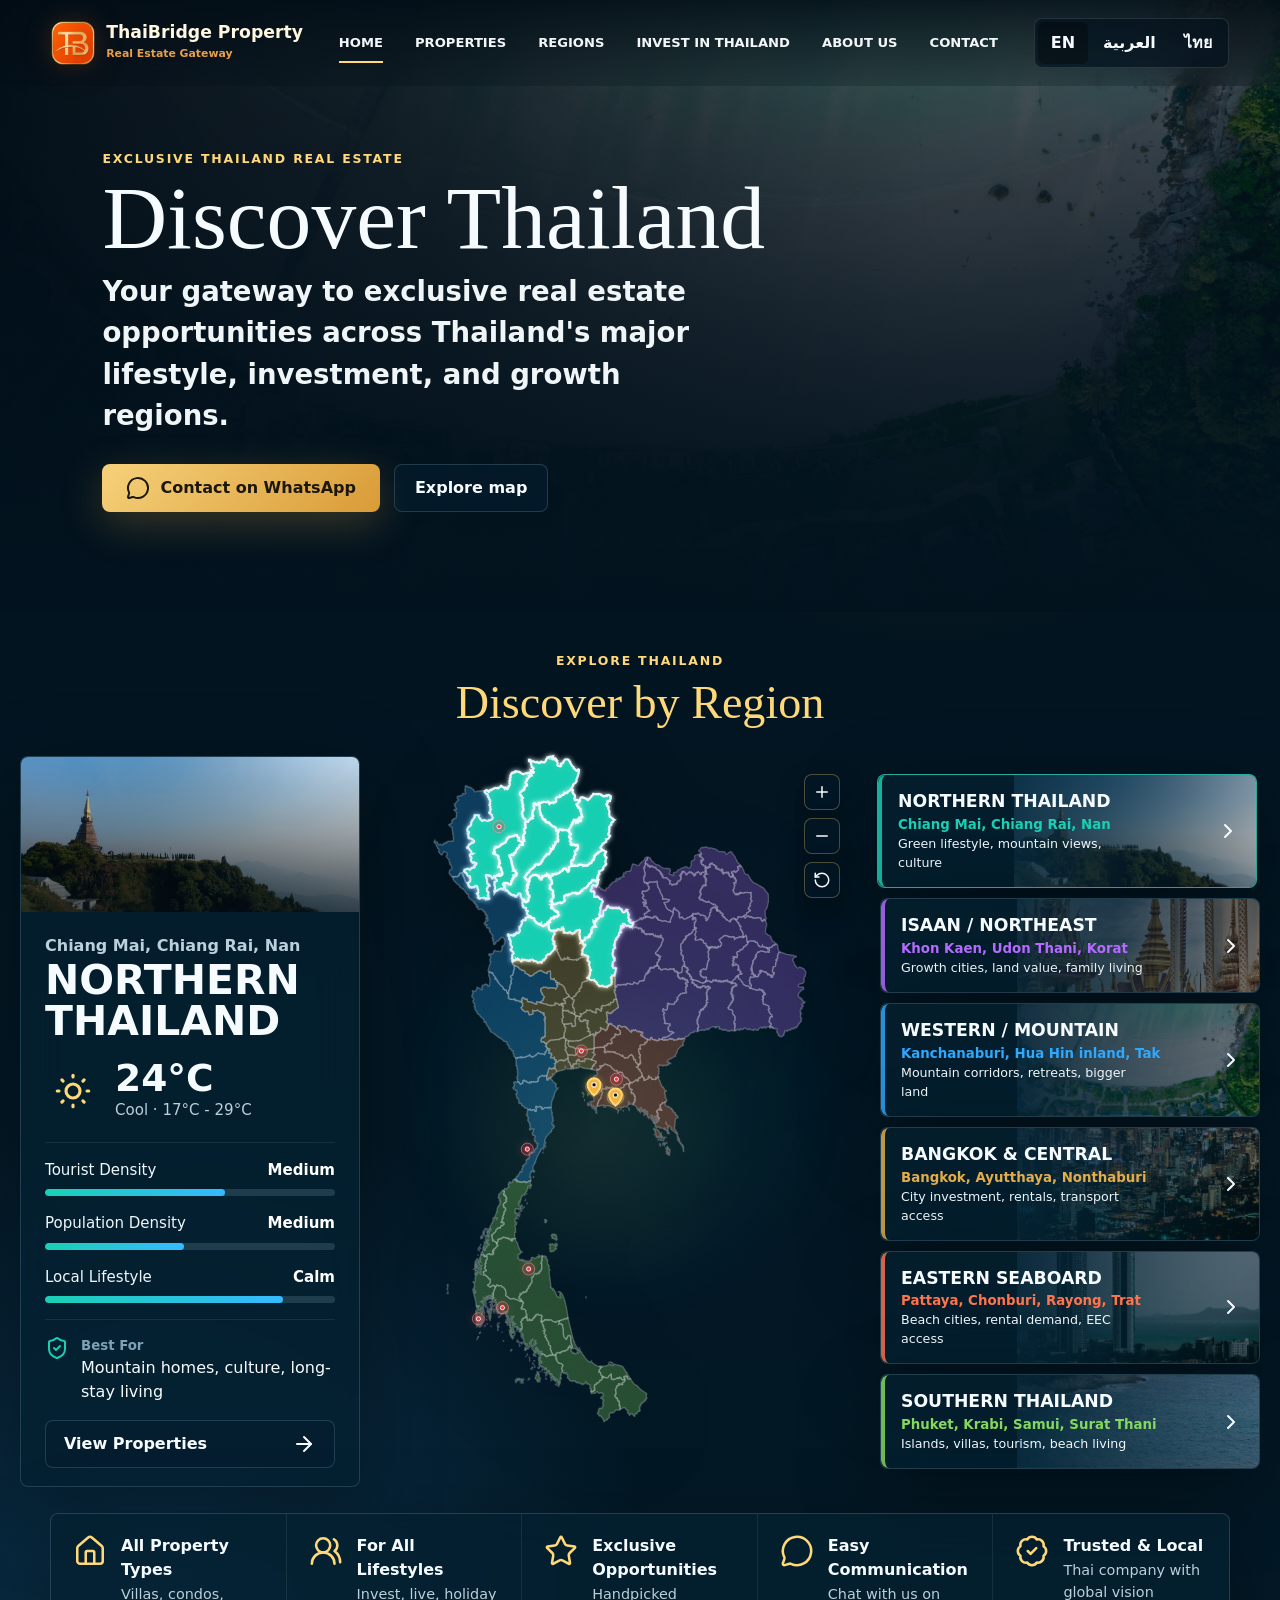
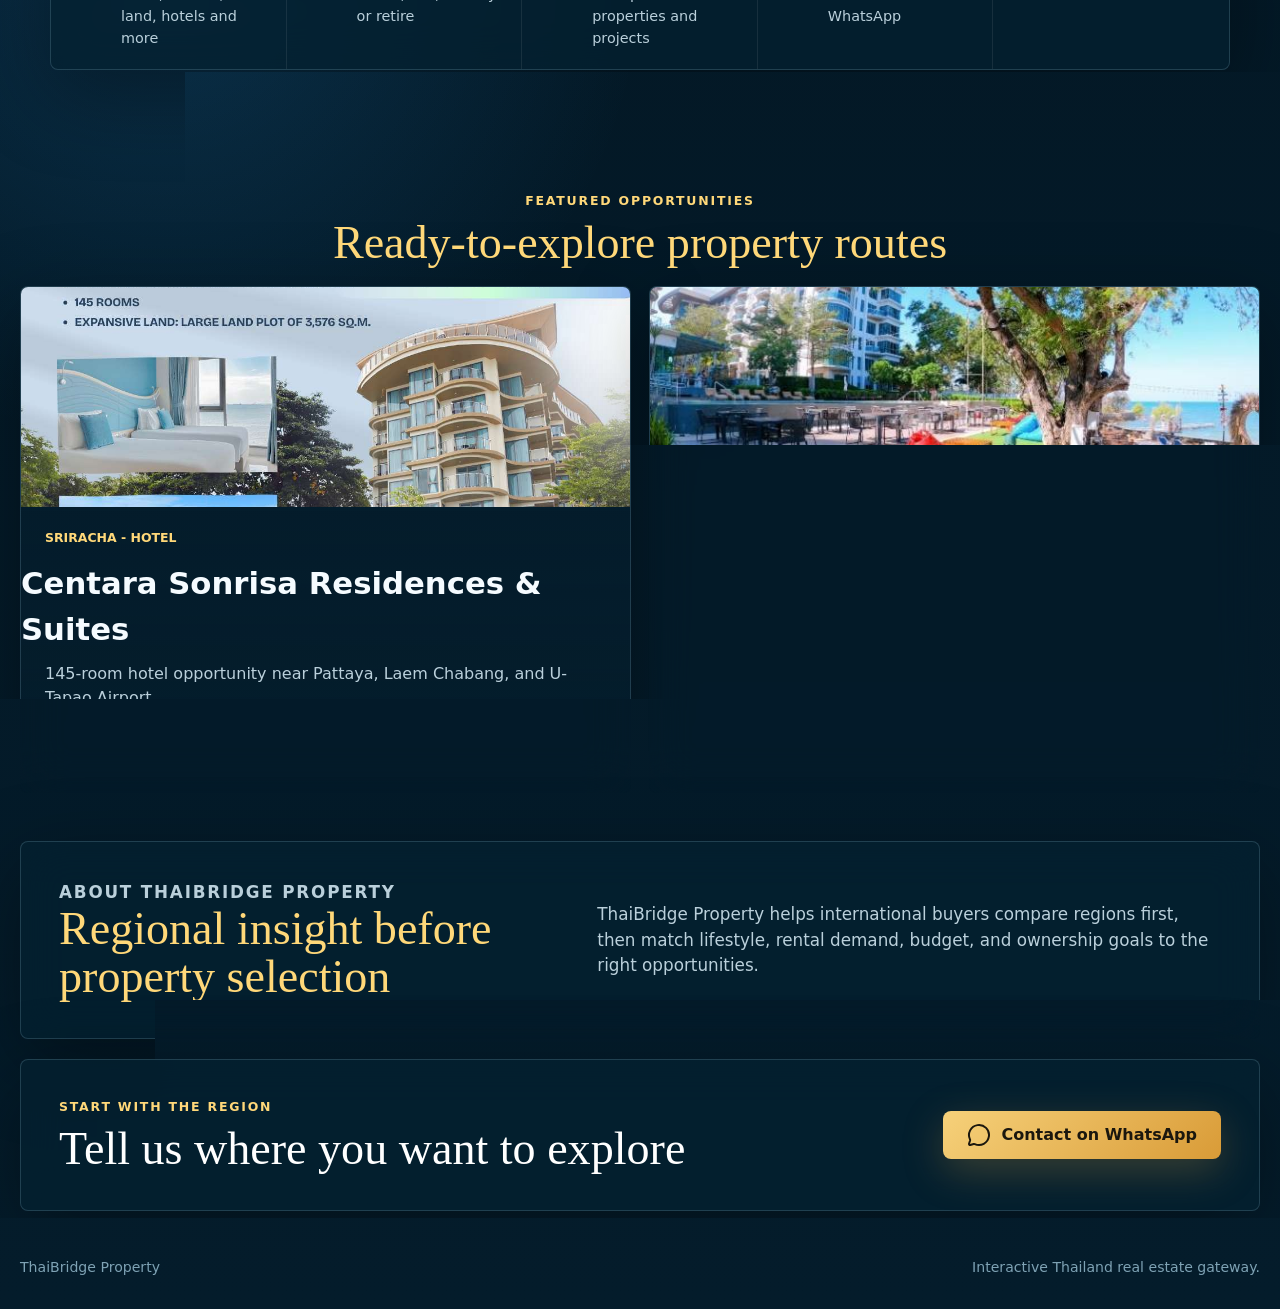
==== commit f28111a1: "Update website" ====
--- a/index.html
+++ b/index.html
@@ -3,22 +3,25 @@
   <head>
     <meta charset="utf-8" />
     <meta name="viewport" content="width=device-width, initial-scale=1" />
-    <title>ThaiHub | Real Estate Gateway</title>
+    <title>ThaiBridge Property | Real Estate Gateway</title>
     <meta
       name="description"
-      content="Discover Thailand real estate opportunities by interactive region map."
+      content="Discover Thailand real estate opportunities with ThaiBridge Property and an interactive regional map."
     />
     <link
       rel="icon"
-      href='data:image/svg+xml,<svg xmlns="http://www.w3.org/2000/svg" viewBox="0 0 64 64"><rect width="64" height="64" rx="10" fill="%2302131f"/><path d="M16 45V24l16-13 16 13v21h-8V29L32 22l-8 7v16z" fill="%23e3ae4a"/></svg>'
+      href="assets/logo-icon.png"
     />
     <link rel="stylesheet" href="styles.css" />
   </head>
   <body>
     <header class="site-header" aria-label="Main navigation">
-      <a class="brand" href="#home" aria-label="ThaiHub home">
-        <img class="brand-logo brand-logo-main" src="assets/logo-main.png" alt="Thai Bridge Property">
-        <img class="brand-logo brand-logo-icon" src="assets/logo-icon.png" alt="" aria-hidden="true">
+      <a class="brand" href="#home" aria-label="ThaiBridge Property home">
+        <img class="brand-icon" src="assets/logo-icon.png" alt="" aria-hidden="true">
+        <span class="brand-copy">
+          <strong>ThaiBridge Property</strong>
+          <small>Real Estate Gateway</small>
+        </span>
       </a>
 
       <button class="menu-toggle" type="button" aria-expanded="false" aria-controls="main-nav">
@@ -55,7 +58,7 @@
           <div class="hero-actions">
             <a
               class="primary-action"
-              href="https://wa.me/66644462456?text=Hello%20ThaiHub%2C%20I%20want%20to%20know%20more%20about%20Thailand%20real%20estate."
+              href="https://wa.me/66644462456?text=Hello%20ThaiBridge%20Property%2C%20I%20want%20to%20know%20more%20about%20Thailand%20real%20estate."
               target="_blank"
               rel="noreferrer"
             >
@@ -231,14 +234,14 @@
         </div>
         <div class="property-grid">
           <article class="property-card project-property-card">
-            <img src="assets/projects/centara-p1-1.jpg" alt="Centara Sonrisa Residences and Suites Sriracha">
+            <img src="assets/projects/centara-p1-1.jpg" alt="Centara Sonrisa Residences and Suites Sriracha" loading="lazy" decoding="async">
             <span>Sriracha - Hotel</span>
             <h3>Centara Sonrisa Residences & Suites</h3>
             <p>145-room hotel opportunity near Pattaya, Laem Chabang, and U-Tapao Airport.</p>
             <a class="property-card-link" href="property-centara-sonrisa.html">Details</a>
           </article>
           <article class="property-card project-property-card">
-            <img src="assets/projects/sonrisa-p1-1.jpg" alt="Sonrisa Sriracha Condominium">
+            <img src="assets/projects/sonrisa-p1-1.jpg" alt="Sonrisa Sriracha Condominium" loading="lazy" decoding="async">
             <span>Sriracha - Condo</span>
             <h3>Sonrisa Sriracha Condominium</h3>
             <p>Seaside condominium units in Chon Buri with pool, fitness, sauna, and library facilities.</p>
@@ -249,11 +252,11 @@
 
       <section id="about" class="about-section" aria-labelledby="about-heading">
         <div>
-          <p class="eyebrow" data-i18n="aboutKicker">About ThaiHub</p>
+          <p class="eyebrow" data-i18n="aboutKicker">About ThaiBridge Property</p>
           <h2 id="about-heading" data-i18n="aboutTitle">Regional insight before property selection</h2>
         </div>
         <p data-i18n="aboutText">
-          ThaiHub helps international buyers compare regions first, then match lifestyle,
+          ThaiBridge Property helps international buyers compare regions first, then match lifestyle,
           rental demand, budget, and ownership goals to the right opportunities.
         </p>
       </section>
@@ -265,7 +268,7 @@
         </div>
         <a
           class="primary-action"
-          href="https://wa.me/66644462456?text=Hello%20ThaiHub%2C%20I%20want%20to%20explore%20Thailand%20regions."
+          href="https://wa.me/66644462456?text=Hello%20ThaiBridge%20Property%2C%20I%20want%20to%20explore%20Thailand%20regions."
           target="_blank"
           rel="noreferrer"
         >
@@ -276,7 +279,7 @@
     </main>
 
     <footer class="site-footer">
-      <span>ThaiHub</span>
+      <span>ThaiBridge Property</span>
       <span data-i18n="footerText">Interactive Thailand real estate gateway.</span>
     </footer>
 
--- a/styles.css
+++ b/styles.css
@@ -110,43 +110,51 @@
 .brand {
   display: inline-flex;
   align-items: center;
-  gap: 10px;
+  gap: 11px;
   min-width: max-content;
   letter-spacing: 0;
 }
 
+.brand-icon {
+  display: block;
+  width: 44px;
+  height: 44px;
+  flex: 0 0 44px;
+  object-fit: contain;
+  filter:
+    drop-shadow(0 0 12px rgba(243, 120, 41, 0.22))
+    drop-shadow(0 4px 12px rgba(0, 0, 0, 0.28));
+  image-rendering: auto;
+}
+
+.brand-copy {
+  display: grid;
+  gap: 3px;
+}
+
 .brand-logo {
-  display: block;
+  display: none;
   width: auto;
   object-fit: contain;
   image-rendering: auto;
 }
 
-.brand-logo-main {
-  height: 58px;
-  max-width: 230px;
-}
-
-.brand-logo-icon {
-  display: none;
-  height: 44px;
-  max-width: 44px;
-}
-
 .brand strong {
   display: block;
-  font-size: clamp(1.16rem, 1.8vw, 1.46rem);
-  line-height: 1;
-  text-transform: uppercase;
-  letter-spacing: 2px;
+  color: #fff7df;
+  font-size: clamp(1rem, 1.35vw, 1.18rem);
+  line-height: 1.02;
+  text-transform: none;
+  letter-spacing: 0;
 }
 
 .brand small {
   display: block;
   margin-top: 2px;
-  color: var(--gold-2);
-  font-size: 0.72rem;
-  letter-spacing: 0.4px;
+  color: #eaa04a;
+  font-size: 0.68rem;
+  font-weight: 800;
+  letter-spacing: 0;
 }
 
 .brand-mark {
@@ -692,6 +700,25 @@
     drop-shadow(0 2px 8px rgba(0, 0, 0, 0.46));
 }
 
+.property-marker .property-marker-diamond,
+.property-marker .property-marker-dot {
+  transform-box: fill-box;
+  transform-origin: center;
+  transition: transform 150ms ease;
+}
+
+.property-marker:hover .property-marker-diamond,
+.property-marker:focus .property-marker-diamond,
+.property-marker.focused .property-marker-diamond {
+  transform: scale(1.08);
+}
+
+.property-marker:hover .property-marker-dot,
+.property-marker:focus .property-marker-dot,
+.property-marker.focused .property-marker-dot {
+  transform: scale(1.08);
+}
+
 .property-marker.focused {
   filter: drop-shadow(0 0 16px rgba(255, 216, 121, 0.95));
 }
@@ -742,7 +769,7 @@
 }
 
 .map-hover-card[data-marker-type="property"] {
-  width: 220px;
+  width: 272px;
   border-color: rgba(255, 216, 121, 0.48);
   background: rgba(3, 24, 38, 0.96);
 }
@@ -773,11 +800,20 @@
   transform: translate(-50%, 12px) scale(1);
 }
 
-.map-hover-card img {
+.map-hover-card img,
+.tooltip-image {
   width: 100%;
   height: 96px;
   object-fit: cover;
   display: block;
+}
+
+.map-hover-card[data-marker-type="property"] .tooltip-image {
+  width: calc(100% - 18px);
+  height: auto;
+  aspect-ratio: 16 / 9;
+  margin: 9px 9px 0;
+  border-radius: 8px;
 }
 
 .map-hover-card span,
@@ -804,10 +840,30 @@
 
 .map-hover-card small {
   padding-top: 5px;
-  padding-bottom: 12px;
+  padding-bottom: 8px;
   color: var(--muted);
   font-size: 0.78rem;
   line-height: 1.35;
+}
+
+.tooltip-features,
+.tooltip-price {
+  margin: 0;
+  padding-inline: 14px;
+}
+
+.tooltip-features {
+  padding-bottom: 7px;
+  color: #e4f1f5;
+  font-size: 0.75rem;
+  line-height: 1.35;
+}
+
+.tooltip-price {
+  padding-bottom: 12px;
+  color: var(--gold-2);
+  font-size: 0.8rem;
+  font-weight: 900;
 }
 
 .tooltip-actions {
@@ -838,7 +894,7 @@
 }
 
 .map-hover-card[data-marker-type="property"] .tooltip-actions {
-  padding-top: 2px;
+  padding-top: 0;
 }
 
 .map-hover-card[data-marker-type="property"] .tooltip-action.whatsapp {
@@ -1545,14 +1601,18 @@
     padding: 14px 16px;
   }
 
-  .brand-logo-main {
-    display: none;
-  }
-
-  .brand-logo-icon {
-    display: block;
-    height: 42px;
-    max-width: 42px;
+  .brand-icon {
+    width: 40px;
+    height: 40px;
+    flex-basis: 40px;
+  }
+
+  .brand strong {
+    font-size: 0.98rem;
+  }
+
+  .brand small {
+    font-size: 0.62rem;
   }
 
   .menu-toggle {
@@ -1668,6 +1728,8 @@
 
   .map-hover-card[data-marker-type="property"] {
     width: min(100% - 28px, 310px);
+    max-height: min(58vh, 390px);
+    overflow-y: auto;
   }
 
   .map-zoom-controls {
@@ -1704,6 +1766,29 @@
 }
 
 @media (max-width: 540px) {
+  .brand {
+    gap: 8px;
+  }
+
+  .brand-icon {
+    width: 38px;
+    height: 38px;
+    flex-basis: 38px;
+  }
+
+  .brand-copy {
+    max-width: 118px;
+  }
+
+  .brand strong {
+    font-size: 0.88rem;
+    line-height: 1.05;
+  }
+
+  .brand small {
+    display: none;
+  }
+
   .hero-actions,
   .contact-section {
     align-items: stretch;
